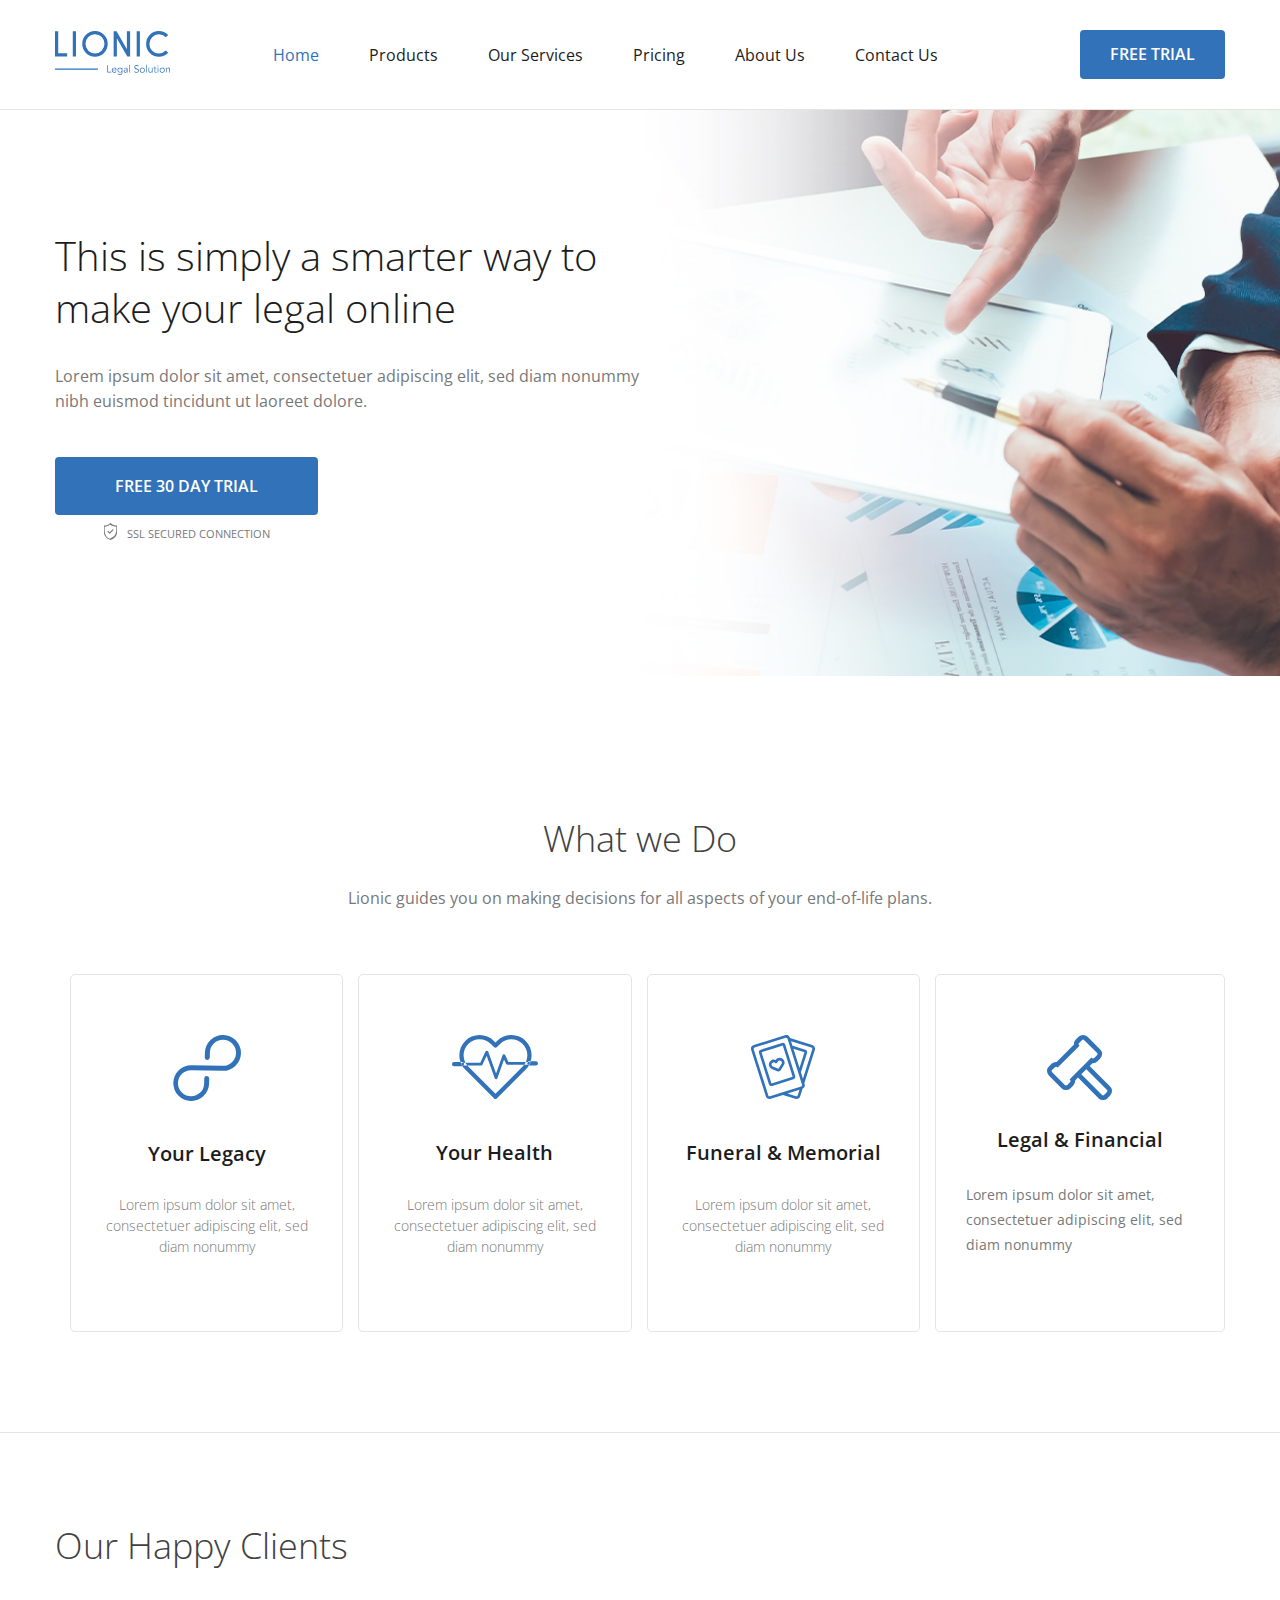
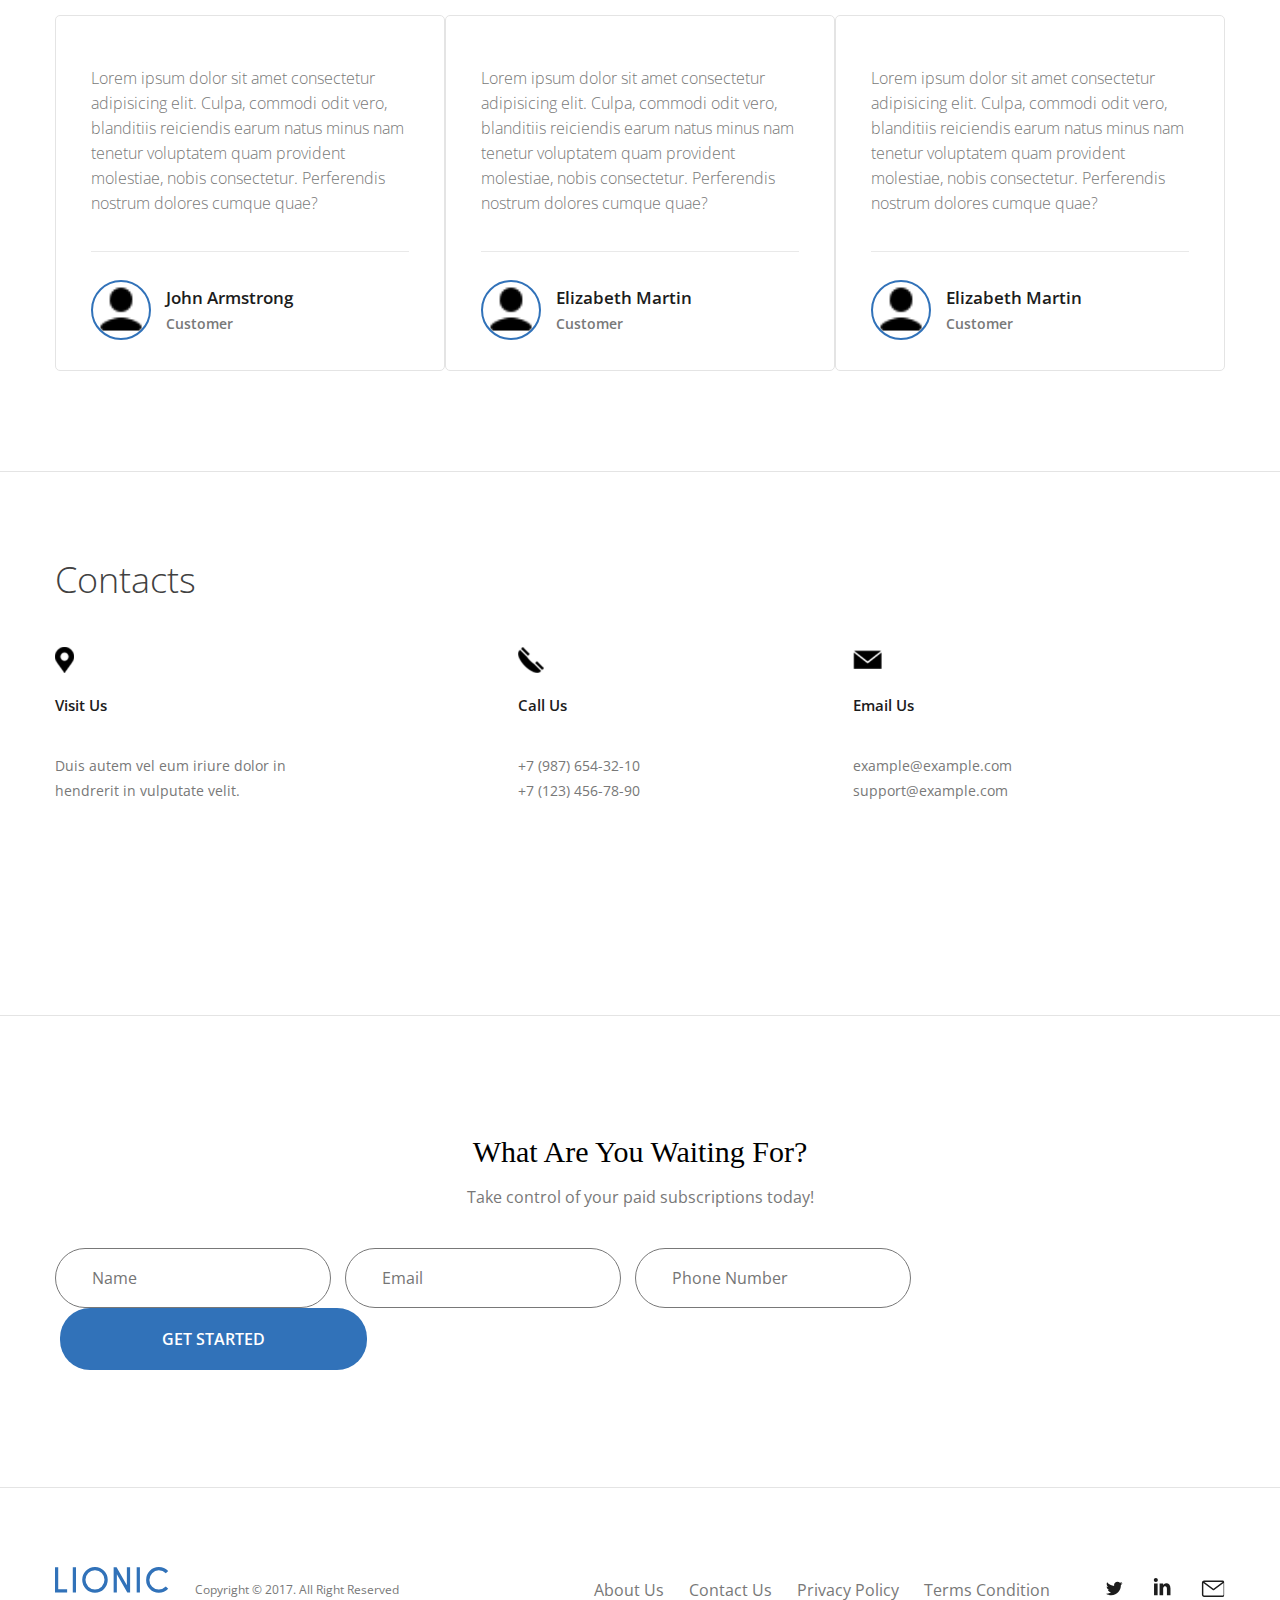
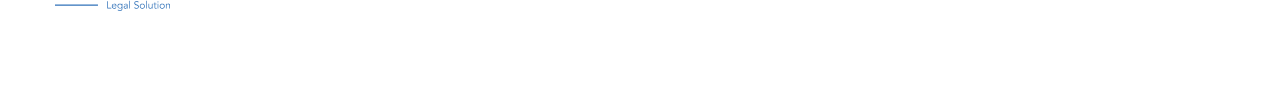
==== Lionic/index.html @ c4c49251 "HTML/CSS" ====
<!DOCTYPE html>
<html lang="ru">

<head>
  <meta charset="UTF-8">
  <link rel="stylesheet" href="css/normalize.css">
  <link rel="stylesheet" href="css/style.css">
  <link rel="stylesheet" href="css/fonts.css">
  <meta http-equiv="X-UA-Compatible" content="IE=edge">
  <meta name="viewport" content="width=device-width, initial-scale=1.0">
  <title>Home</title>
</head>

<body>
  <header class="style-header">
    <div class="сontainer header-container">
      <a href="" class="style-logo">
        <img src="img/Logo.svg" alt="" class="Style-Img">
      </a>
      <nav class="nav">
        <ul class="nav-list">
          <li class="nav-item Is-Active"><a href="" class="nav-link">Home</a></li>
          <li class="nav-item"><a href="" class="nav-link">Products</a></li>
          <li class="nav-item"><a href="" class="nav-link">Our Services</a></li>
          <li class="nav-item"><a href="" class="nav-link">Pricing</a></li>
          <li class="nav-item"><a href="" class="nav-link">About Us</a></li>
          <li class="nav-item"><a href="" class="nav-link">Contact Us</a></li>
        </ul>
      </nav>
      <a href="" class="btn header-btn">FREE TRIAL</a>
    </div>
  </header>
  <main>
    <section class="section-hero">
      <div class="сontainer container-hero">
        <div class="hero-content">
          <h1 class="section-heading-hero">
            This is simply a smarter way
            to make your legal online
          </h1>
          <p class="section-hero-description">
            Lorem ipsum dolor sit amet, consectetuer adipiscing elit, sed diam nonummy nibh euismod tincidunt ut laoreet
            dolore.
          </p>
          <div class="section-hero-action">
            <a href="" class="btn section-hero-btn big-btn">
              free 30 day trial
            </a>
            <div class="section-hero-btn-descriptinon">
              <samp class="section-hero-SSL-icon"></samp>
              SSL secured connection
            </div>
          </div>
        </div>
      </div>
    </section>
    <section class="section-do">
      <div class="сontainer">
        <h2 class="section-heading text-center">
          What we Do
        </h2>
        <p class="section-description text-center">
          Lionic guides you on making decisions for all aspects of your end-of-life plans.
        </p>
        <ul class="section-do-list">
          <li class="section-do-item">
            <svg class="section-do-icon" xmlns="http://www.w3.org/2000/svg" width="68" height="66" viewBox="0 0 68 66">
              <defs>
                <style>
                  .cls-1 {
                    fill: #3172b9;
                    fill-rule: evenodd;
                  }
                </style>
              </defs>
              <path id="icon" class="cls-1"
                d="M335.393,1081a18.072,18.072,0,0,0-18.493,17.51l-0.124,4.97a2.486,2.486,0,0,0,4.97.11l0.125-4.97a13.08,13.08,0,1,1,12.752,13.25l-31.123-.67a17.906,17.906,0,1,0,17.6,18.29l0.123-4.92a2.486,2.486,0,0,0-4.971-.11l-0.123,4.92a13.08,13.08,0,1,1-12.752-13.25l31.123,0.67A17.906,17.906,0,1,0,335.393,1081Z"
                transform="translate(-285 -1081)" />
            </svg>
            <strong class="section-do-item-heading">
              Your Legacy
            </strong>
            <p class="selection-do-item-description">
              Lorem ipsum dolor sit amet, consectetuer adipiscing elit, sed diam nonummy
            </p>
          </li>
          <li class="section-do-item">
            <svg class="section-do-icon" xmlns="http://www.w3.org/2000/svg" width="86" height="64" viewBox="0 0 86 64">
              <defs>
                <style>
                  .cls-1 {
                    fill: #3172b9;
                    fill-rule: evenodd;
                  }
                </style>
              </defs>
              <path id="icon" class="cls-1"
                d="M648.693,1087.94a20.211,20.211,0,0,0-28.623,0l-1.607,1.61-1.607-1.61a20.211,20.211,0,0,0-28.623,0,20.318,20.318,0,0,0,0,28.67l28.722,28.76a2.121,2.121,0,0,0,3.017,0l28.721-28.76A20.294,20.294,0,0,0,648.693,1087.94Zm-3.015,25.65-27.215,27.25-27.215-27.25a16.038,16.038,0,0,1,0-22.63,15.95,15.95,0,0,1,22.593,0l3.114,3.12a2.137,2.137,0,0,0,3.015,0l3.115-3.12a15.95,15.95,0,0,1,22.593,0A16.038,16.038,0,0,1,645.678,1113.59Zm-60.728-4.61h-7.818a2.135,2.135,0,0,0,0,4.27h7.818A2.135,2.135,0,0,0,584.95,1108.98Zm66.809,0.07H631.352l-3.176-6.99a1.417,1.417,0,0,0-2.633.11l-6.49,18.32-7.891-21.89a1.429,1.429,0,0,0-1.27-.94,1.385,1.385,0,0,0-1.353.82l-5.3,11.28H585.66a1.425,1.425,0,0,0-1.421,1.43,1.655,1.655,0,0,0,1.721,1.35h18.479a0.978,0.978,0,0,0,.987-0.75l4.227-8.99,8.076,22.4a1.428,1.428,0,0,0,1.337.94h0a1.428,1.428,0,0,0,1.335-.95l6.642-18.75,2.1,4.62a1.846,1.846,0,0,0,1.593.77h21.323a1.141,1.141,0,0,0,1.121-1.36A1.423,1.423,0,0,0,651.759,1109.05Zm7.109-.78h-6.4a2.135,2.135,0,0,0,0,4.27h6.4A2.135,2.135,0,0,0,658.868,1108.27Z"
                transform="translate(-575 -1082)" />
            </svg>
            <strong class="section-do-item-heading">
              Your Health
            </strong>
            <p class="selection-do-item-description">
              Lorem ipsum dolor sit amet, consectetuer adipiscing elit, sed diam nonummy
            </p>
          </li>
          <li class="section-do-item">
            <svg class="section-do-icon" xmlns="http://www.w3.org/2000/svg" width="64" height="64" viewBox="0 0 64 64">
              <defs>
                <style>
                  .cls-1 {
                    fill: #fff;
                    fill-rule: evenodd;
                  }
                </style>
              </defs>
              <path id="icon" class="cls-1"
                d="M951.548,1094.02a4.026,4.026,0,0,0-2.343-1.97l-22.139-7.01a0.03,0.03,0,0,1-.026-0.01l-0.077-.24a4,4,0,0,0-5.02-2.6l-31.148,9.86a4,4,0,0,0-2.606,5.02l14.616,46.14a4.009,4.009,0,0,0,3.816,2.79,3.891,3.891,0,0,0,1.205-.19L920,1141.96l12.173,3.85a3.9,3.9,0,0,0,1.206.19,4.007,4.007,0,0,0,3.815-2.79l2.367-7.47a0.172,0.172,0,0,0,.009-0.04,3.982,3.982,0,0,0,2.009-4.77l-0.247-.78,10.478-33.08A3.972,3.972,0,0,0,951.548,1094.02Zm-16.895,48.38a1.339,1.339,0,0,1-1.675.87l-8.562-2.71,12.028-3.81Zm4.3-9.65a1.31,1.31,0,0,1-.781.65l-18.523,5.87-0.086.03-12.539,3.97a1.338,1.338,0,0,1-1.674-.87l-14.616-46.13a1.337,1.337,0,0,1,.088-1.02,1.358,1.358,0,0,1,.781-0.66l31.148-9.86h0a1.337,1.337,0,0,1,1.673.87l14.616,46.13A1.332,1.332,0,0,1,938.95,1132.75Zm-8.5-36.97,11,3.48-4.949,15.62Zm18.824,0.49-9.335,29.46-2.038-6.43,6.092-19.23a2.676,2.676,0,0,0-1.737-3.35l-12.518-3.96a1.234,1.234,0,0,0-.263-0.06l-1.446-4.56,20.376,6.45a1.358,1.358,0,0,1,.781.66A1.337,1.337,0,0,1,949.269,1096.27Zm-34.083,8.74a5,5,0,0,0-2.607,1.97,4.922,4.922,0,0,0-6.469,6.08,4.605,4.605,0,0,0,2.656,2.88l5.519,2.25a2.666,2.666,0,0,0,1.04.2,2.925,2.925,0,0,0,.831-0.12,2.79,2.79,0,0,0,1.486-1.14l3.213-5.02a4.617,4.617,0,0,0,.513-3.89A4.938,4.938,0,0,0,915.186,1105.01Zm3.423,5.66-3.213,5.02a0.051,0.051,0,0,1-.045.03,0.06,0.06,0,0,1-.058,0l-5.518-2.25a1.96,1.96,0,0,1-1.123-1.22,2.252,2.252,0,0,1,1.47-2.83,2.061,2.061,0,0,1,.689-0.11,2.206,2.206,0,0,1,1.488.57,1.334,1.334,0,0,0,2.178-.69,2.255,2.255,0,0,1,4.349-.16A1.941,1.941,0,0,1,918.609,1110.67Zm3.684-18.92a2.661,2.661,0,0,0-3.348-1.74l-21.2,6.71a2.676,2.676,0,0,0-1.737,3.35l9.881,31.19a2.676,2.676,0,0,0,2.544,1.86,2.5,2.5,0,0,0,.8-0.13l21.2-6.71a2.663,2.663,0,0,0,1.737-3.35Zm-13.858,38.7-9.881-31.19,11.425-3.61,9.772-3.1,9.88,31.19Z"
                transform="translate(-888 -1082)" />
            </svg>
            <strong class="section-do-item-heading">
              Funeral & Memorial
            </strong>
            <p class="selection-do-item-description">
              Lorem ipsum dolor sit amet, consectetuer adipiscing elit, sed diam nonummy
            </p>
          </li>
          <li class="section-do-item">
            <svg class="section-do-icon" xmlns="http://www.w3.org/2000/svg" width="65" height="65"
              viewBox="0 0 65 65">
              <defs>
                <style>
                  .cls-1 {
                    fill: #3172b9;
                    fill-rule: evenodd;
                  }
                </style>
              </defs>
              <path id="icon" class="cls-1"
                d="M1226.61,1111.99l2.86-2.86c0.17,0.01.34,0.02,0.52,0.02a6.356,6.356,0,0,0,4.51-1.87l2.73-2.73a6.392,6.392,0,0,0,0-9.03l-12.66-12.65a6.386,6.386,0,0,0-9.03,0l-2.72,2.73a6.352,6.352,0,0,0-1.85,5.02l-17.35,17.35c-0.17-.01-0.34-0.02-0.51-0.02a6.337,6.337,0,0,0-4.52,1.87l-2.72,2.72a6.392,6.392,0,0,0,0,9.03l12.65,12.66a6.386,6.386,0,0,0,9.03,0l2.73-2.73a6.356,6.356,0,0,0,1.87-4.51c0-.18-0.01-0.35-0.02-0.51l2.86-2.87,20.52,20.52a6.386,6.386,0,0,0,9.03,0l2.59-2.59a6.392,6.392,0,0,0,0-9.03Zm-14.91,8.25-5.15,5.16,0.4,0.4a1.684,1.684,0,0,1,0,2.37l-2.73,2.73a1.672,1.672,0,0,1-1.19.49,1.633,1.633,0,0,1-1.18-.49l-12.66-12.65a1.7,1.7,0,0,1,0-2.38l2.73-2.72a1.683,1.683,0,0,1,1.19-.5,1.643,1.643,0,0,1,1.18.5l0.4,0.4,21.85-21.85-0.4-.4a1.7,1.7,0,0,1,0-2.38l2.73-2.72a1.69,1.69,0,0,1,2.38,0l12.65,12.65a1.678,1.678,0,0,1,0,2.38l-2.73,2.72a1.633,1.633,0,0,1-1.18.49,1.672,1.672,0,0,1-1.19-.49l-0.4-.4-5.16,5.16-3.46,3.46-4.62,4.61Zm32.1,17.97-2.59,2.59a1.69,1.69,0,0,1-2.38,0l-20.51-20.51,4.97-4.97,20.51,20.51A1.678,1.678,0,0,1,1243.8,1138.21Z"
                transform="translate(-1184 -1081)" />
            </svg>
            <strong class="section-do-item-heading">
              Legal & Financial
            </strong>
            <p class="section-clients-user-description">
              Lorem ipsum dolor sit amet, consectetuer adipiscing elit, sed diam nonummy
            </p>
          </li>
        </ul>
      </div>
    </section>
    <section class="section-clients">
      <div class="сontainer">
        <h2 class="section-heading section-clients-heading">
          Our Happy Clients
        </h2>
        <ul class="section-clients-list">
          <li class="section-clients-item">
            <p class="section-clients-testimonial">
              Lorem ipsum dolor sit amet consectetur adipisicing elit. Culpa, commodi odit vero, blanditiis reiciendis
              earum natus minus nam tenetur voluptatem quam provident molestiae, nobis consectetur. Perferendis nostrum
              dolores cumque quae?
            </p>
            <div class="section-clients-user">
              <img class="section-clients-avatar" src="img/user.png" alt="">
              <div class="section-clients-user-info">
                <div class="section-clients-user-name">
                John Armstrong
                <div class="section-clients-user-description">
                  Customer
                </div>
              </div>
            </div>
          </div>
          </li>
          <li class="section-clients-item">
            <p class="section-clients-testimonial">
              Lorem ipsum dolor sit amet consectetur adipisicing elit. Culpa, commodi odit vero, blanditiis reiciendis
              earum natus minus nam tenetur voluptatem quam provident molestiae, nobis consectetur. Perferendis nostrum
              dolores cumque quae?
            </p>
            <div class="section-clients-user">
              <img class="section-clients-avatar" src="img/user.png" alt="">
              <div class="section-clients-user-info">
                <div class="section-clients-user-name">
                Elizabeth Martin
                <div class="section-clients-user-description">
                  Customer
                </div>
              </div>
            </div>
          </div>
          </li>
          <li class="section-clients-item">
            <p class="section-clients-testimonial">
              Lorem ipsum dolor sit amet consectetur adipisicing elit. Culpa, commodi odit vero, blanditiis reiciendis
              earum natus minus nam tenetur voluptatem quam provident molestiae, nobis consectetur. Perferendis nostrum
              dolores cumque quae?
            </p>
            <div class="section-clients-user">
              <img class="section-clients-avatar" src="img/user.png" alt="">
              <div class="section-clients-user-info">
                <div class="section-clients-user-name">
                Elizabeth Martin
                <div class="section-clients-user-description">
                  Customer
                </div>
              </div>
            </div>
          </div>
          </li>
        </ul>
      </div>
    </section>
    <section class="section-contacts">
      <div class="сontainer">
        <h2 class="section-heading">
          Contacts
        </h2>
        <ul class="section-contacts-list">
          <li class="section-contacts-list-item">
            <span class="section-contacts-icon section-contacts-icon-gps"></span>
            <strong class="section-contacts-heading">Visit Us</strong>
            <div class="section-contacts-info">
              Duis autem vel eum iriure dolor in hendrerit in vulputate velit.
            </div>
          </li>
          <li class="section-contacts-list-item">
            <span class="section-contacts-icon section-contacts-icon-phone"></span>
            <strong class="section-contacts-heading">Call Us</strong>
            <div class="section-contacts-info">
              +7 (987) 654-32-10
              <br>
              +7 (123) 456-78-90
            </div>
          </li>
          <li class="section-contacts-list-item">
            <span class="section-contacts-icon section-contacts-icon-mail"></span>
            <strong class="section-contacts-heading">Email Us</strong>
            <div class="section-contacts-info">
              example@example.com
              <br>
              support@example.com
            </div>
          </li>
        </ul>
      </div>
    </section>
    <section class="selection-contact-form">
      <div class="сontainer container-form">
      <h2 class="section-heading-form text-center">What Are You Waiting For?</h2>
      <p class="section-description text-center form-h2-style">
        Take control of your paid subscriptions today!
      </p>
      <form action="https://jsonplaceholder.typicode.com/posts" method="post" class="form">
        <input type="text" name="username" placeholder="Name" id="" class="input">
        <input type="email" name="email" id="" placeholder="Email" class="input">
        <input type="tel" name="phone" id="" placeholder="Phone Number" class="input">
        <button type="submit" class="btn btn-submit" class="input">
          Get started
        </button>
      </form>
      </div>
    </section>

  </main>
  <footer Footer>
    <div class="сontainer footer-container">
      <div class="footer-Left">
        <a href="" class="footer-logo">
          <img src="img/Logo.svg" alt="" class="Style-Footer-Img">
        </a>
        <small class="footer-copyrigts">Copyright © 2017. All Right Reserved</small>
      </div>
      <div class="footer-right">
        <nav class="footer-nav">
          <ul class="footer-nav-list">
            <li class="footer-nav-item">
              <a href="" class="footer-nav-link">About Us</a>
            </li>
            <li class="footer-nav-item">
              <a href="" class="footer-nav-link">Contact Us</a>
            </li>
            <li class="footer-nav-item">
              <a href="" class="footer-nav-link">Privacy Policy</a>
            </li>
            <li class="footer-nav-item">
              <a href="" class="footer-nav-link">Terms Condition</a>
            </li>
          </ul>
        </nav>
        <nav class="Style-Footer-Social-Nav">
          <ul class="footer-social-list">
            <li class="footer-social-item">
              <a href="" class="footer-social-link">
                <span class="footer-social-icon footer-social-icon-twitter"></span>
              </a>
            </li>
            <li class="footer-social-item">
              <a href="" class="footer-social-link">
                <span class="footer-social-icon footer-social-Icon-Linkedin"></span>
              </a>
            </li>
            <li class="footer-social-item">
              <a href="" class="footer-social-link">
                <span class="footer-social-icon footer-social-icon-email"></span>
              </a>
            </li>
          </ul>
        </nav>
      </div>
    </div>
      </footer>
</body>

</html>
---- Lionic/css/style.css ----
/* Main Style */

* {
    box-sizing: border-box;
}

html {
    font-family: 'Open Sans';
}

a {
    text-decoration: none;
}

ul {
    margin: 0;
    padding: 0;
    list-style: none;
}


.section-heading {
    margin-top: 0;
    margin-bottom: 25px;
    font-size: 36px;
    line-height: 1.3;
    font-weight: 300;
    color: #414141;
}

.section-description {
    margin-top: 0;
    font-size: 16px;
    line-height: 1.3;
    color: #787878;

}

.text-center {
    text-align: center;
}



/* !Header */

.style-header {
    height: 110px;
    border-bottom: 1px solid #e4e4e4;
}

.сontainer {
    max-width: 1200px;
    margin-right: auto;
    margin-left: auto;
    padding-right: 15px;
    padding-left: 15px;
}

.header-container {
    display: flex;
    align-items: center;
    justify-content: space-between;
    height: 100%;
}



.nav-list {
    display: flex;
    margin: auto;
}

.nav-item {
    font-style: 15px;
    line-height: 1;
    color: #1c1c1c;
}

.nav-link {
    color: #1c1c1c;
}

.nav-item.Is-Active .nav-link {
    color: #3172b9
}

.header-btn {
    margin-left: 40px;
}

.btn {
    display: inline-block;
    font-size: 16px;
    font-weight: 600;
    color: white;
    text-transform: uppercase;
    text-decoration: none;
    padding: 15px 30px;
    border-radius: 4px;
    background: #3172b9
}

.btn.big-btn {
    padding: 20px 60px;
}

.btn:hover{
    box-shadow: 0px 0 5px #3172b9;
    cursor: pointer;
    border:  2px solid #3172b9;
}

.btn-submit:hover{
    border: 3px solid #3172b9; 
}

.nav-item:not(:last-child) {
    margin-right: 50px;
}

/*!Hero*/

.section-hero {
    background: url('../img/Base-original.jpg') right center no-repeat white;
    background-size: contain;
}

.container-hero {
    padding-top: 120px;
    padding-bottom: 130px;
}

.hero-content {
    max-width: 50%;
}

.section-heading-hero {
    font-size: 40px;
    line-height: 52px;
    font-weight: 300;
    margin-top: 0px;
    margin-bottom: 30px;
    color: #1c1c1c;
}

.section-hero-description {
    margin-bottom: 33px;
    font-size: 16px;
    line-height: 25px;
    color: #787878;
}

.section-hero-btn-descriptinon {
    display: flex;
    align-items: center;
    margin-top: 10px;
    font-size: 11px;
    line-height: 1;
    color: #787878;
    justify-content: center;
    text-align: center;
    text-transform: uppercase;
}

.section-hero-action {
    display: inline-block;
}

.section-hero-btn {
    margin-top: 10px;
}

.section-hero-SSL-icon {
    display: inline-block;
    width: 13px;
    height: 17px;
    margin-right: 10px;
    background-size: contain;
    background: url('../img/SSL.svg') center center no-repeat transparent;
    transform: translateY(-2px)
}

/* !Section DO */

.section-do {
    padding-top: 140px;
    padding-bottom: 100px;
    border-bottom: 1px solid #e4e4e4;
}


.section-do-list {
    display: flex;
    padding-top: 50px;
}

.section-do-item {
    display: flex;
    flex-direction: column;
    align-items: center;
    justify-content: space-between;
    border: 1px solid #e4e4e4;
    border-radius: 5px;
    padding: 60px 30px;
    margin-left: 15px;
}

.section-do-item-heading {
    margin-bottom: 18px;
    font-size: 20px;
    line-height: 1;
    font-weight: 600;
    color: #1c1c1c;
}

.section-do-icon {
    margin-bottom: 30px;
}

.selection-do-item-description {
    margin-top: 0;
    font-size: 14px;
    font-weight: 300;
    line-height: 21px;
    text-align: center;
    color: #787878;
}

/* !Clients */

.section-clients {
    padding-top: 90px;
    padding-bottom: 100px;
    border-bottom: 1px solid #e4e4e4;
}

.section-clients-heading {
    margin-bottom: 45px;
}

.section-clients-list {
    display: flex;
}

.section-clients-item {
    flex: 1 1 33.33%;
    display: flex;
    flex-direction: column;
    justify-content: space-between;
    padding: 50px 35px 30px 35px;
    border: 1px solid #e4e4e4;
    border-radius: 5px;
}

.section-clients-user {
    display: flex;
    align-items: center;
    padding-top: 28px;
    border-top: 1px solid #e9e9e9;
}

.section-clients-avatar {
    width: 60px;
    height: 60px;
    border: 2px solid #3172b9;
    border-radius: 50%;
    margin-right: 15px;
}

.section-clients-testimonial {
    margin-top: 0;
    margin-bottom: 35px;
    tab-size: 14px;
    line-height: 25px;
    font-weight: 300;
    color: #787878;

}

.section-clients-user-name {
    font-size: 17px;
    line-height: 26px;
    font-weight: 600;
    color: #1c1c1c;
}

.section-clients-user-description {
    font-size: 14px;
    line-height: 25px;
    color: #787878;
}

/* Contacts */

.section-contacts {
    padding-top: 85px;
    padding-bottom: 95px;
    border-bottom: 1px solid #e4e4e4;
}

.section-contacts-list {
    display: flex;
    margin-top: 43px;
}

.section-contacts-list-item {

    margin-right: auto;
    justify-content: space-between;
    padding-bottom: 10%;
}

.section-contacts-info {
    max-width: 250px;
}

.section-contacts-icon {
    height: 26px;
    display: block;
    margin-bottom: 25px;
    background-repeat: no-repeat;
    background-position: center left;
    background-size: auto 100%;
    background-color: transparent;
}

.section-contacts-icon-gps {
    background-image: url('../img/gps.png');
}

.section-contacts-icon-phone {
    background-image: url('../img/phone.png');
}

.section-contacts-icon-mail {
    background-image: url('../img/mail.png');
    background-size: auto 19px;
}

.section-contacts-heading {
    display: block;
    margin-bottom: 40px;
    font-size: 15px;
    line-height: 1;
    color: #1c1c1c;
}

.section-contacts-info {
    font-size: 14px;
    line-height: 25px;
    color: #787878;
}

/* !Form Contacts */

.selection-contact-form {
    padding-top: 100px;
    padding-bottom: 117px;
    border-bottom: 1px solid #e4e4e4;
}

.container-form {
    display: flex;
    flex-direction: column;
    align-items: center;
    

}


.section-heading-form {
    font-size: 30px;
    font-weight: normal;
    line-height: 21px;
    font-family: l;
}


.btn.btn-submit{
    padding: 20px 100px;
    border-radius: 30px;
    border-color: transparent;
    margin-left: 5px;
}

.input{
    margin-right: 10px;
    border-radius: 30px;
    padding: 20px 36px;
    border: 1px solid #787878
    
}

.section-description.form-h2-style{
    margin-bottom: 40px;
}



/* !Footer */

.footer {
    height: 125px;
}

.footer-container {
    display: flex;
    align-items: center;
    justify-content: space-between;
    height: 100%;
}

.footer-Left {
    display: flex;
    align-items: center;
}

.footer-right {
    display: flex;
    align-items: center;
}

.footer-logo {
    margin-right: 25px;
}

.footer-nav-list {
    display: flex;
}

.footer-nav {
    margin-right: 55px;
}

.footer-nav-item:not(:last-child) {
    margin-right: 25px;
}

.footer-nav-link {
    font-size: medium;
    color: #787878;
}

.footer-social-list {
    display: flex;
    align-items: center;

}

.footer-social-icon {
    display: inline-block;
    background-size: contain;
    background-repeat: no-repeat;
    background-color: transparent;
    background-position: center center;
}

.footer-social-item:not(:last-child) {
    margin-right: 30px;
}


.footer-social-icon-twitter {
    width: 18px;
    height: 15px;
    background-image: url('../img/Social-icon/Twitter.svg');
}

.footer-social-Icon-Linkedin {
    width: 18px;
    height: 19px;
    background-image: url('../img/Social-icon/Linkedin.svg');
    transform: translateY(-2px);
}

.footer-social-icon-email {
    width: 24px;
    height: 17px;
    background-image: url('../img/Social-icon/Email.svg');
}

.footer-copyrigts {
    font-size: 12px;
    line-height: 17;
    color: #787878;
}

.Style-Footer-Nav {
    font-size: 14px;
    line-height: 1;
}
---- Lionic/css/fonts.css ----
/* open-sans-300 - latin_cyrillic */
@font-face {
    font-family: 'Open Sans';
    font-style: normal;
    font-weight: 300;
    src: url('../fonts/open-sans-v34-latin_cyrillic-300.eot'); /* IE9 Compat Modes */
    src: local(''),
         url('../fonts/open-sans-v34-latin_cyrillic-300.eot?#iefix') format('embedded-opentype'), /* IE6-IE8 */
         url('../fonts/open-sans-v34-latin_cyrillic-300.woff2') format('woff2'), /* Super Modern Browsers */
         url('../fonts/open-sans-v34-latin_cyrillic-300.woff') format('woff'), /* Modern Browsers */
         url('../fonts/open-sans-v34-latin_cyrillic-300.ttf') format('truetype'), /* Safari, Android, iOS */
         url('../fonts/open-sans-v34-latin_cyrillic-300.svg#OpenSans') format('svg'); /* Legacy iOS */
  }
  /* open-sans-regular - latin_cyrillic */
  @font-face {
    font-family: 'Open Sans';
    font-style: normal;
    font-weight: 400;
    src: url('../fonts/open-sans-v34-latin_cyrillic-regular.eot'); /* IE9 Compat Modes */
    src: local(''),
         url('../fonts/open-sans-v34-latin_cyrillic-regular.eot?#iefix') format('embedded-opentype'), /* IE6-IE8 */
         url('../fonts/open-sans-v34-latin_cyrillic-regular.woff2') format('woff2'), /* Super Modern Browsers */
         url('../fonts/open-sans-v34-latin_cyrillic-regular.woff') format('woff'), /* Modern Browsers */
         url('../fonts/open-sans-v34-latin_cyrillic-regular.ttf') format('truetype'), /* Safari, Android, iOS */
         url('../fonts/open-sans-v34-latin_cyrillic-regular.svg#OpenSans') format('svg'); /* Legacy iOS */
  }
  /* open-sans-600 - latin_cyrillic */
  @font-face {
    font-family: 'Open Sans';
    font-style: normal;
    font-weight: 600;
    src: url('../fonts/open-sans-v34-latin_cyrillic-600.eot'); /* IE9 Compat Modes */
    src: local(''),
         url('../fonts/open-sans-v34-latin_cyrillic-600.eot?#iefix') format('embedded-opentype'), /* IE6-IE8 */
         url('../fonts/open-sans-v34-latin_cyrillic-600.woff2') format('woff2'), /* Super Modern Browsers */
         url('../fonts/open-sans-v34-latin_cyrillic-600.woff') format('woff'), /* Modern Browsers */
         url('../fonts/open-sans-v34-latin_cyrillic-600.ttf') format('truetype'), /* Safari, Android, iOS */
         url('../fonts/open-sans-v34-latin_cyrillic-600.svg#OpenSans') format('svg'); /* Legacy iOS */
  }
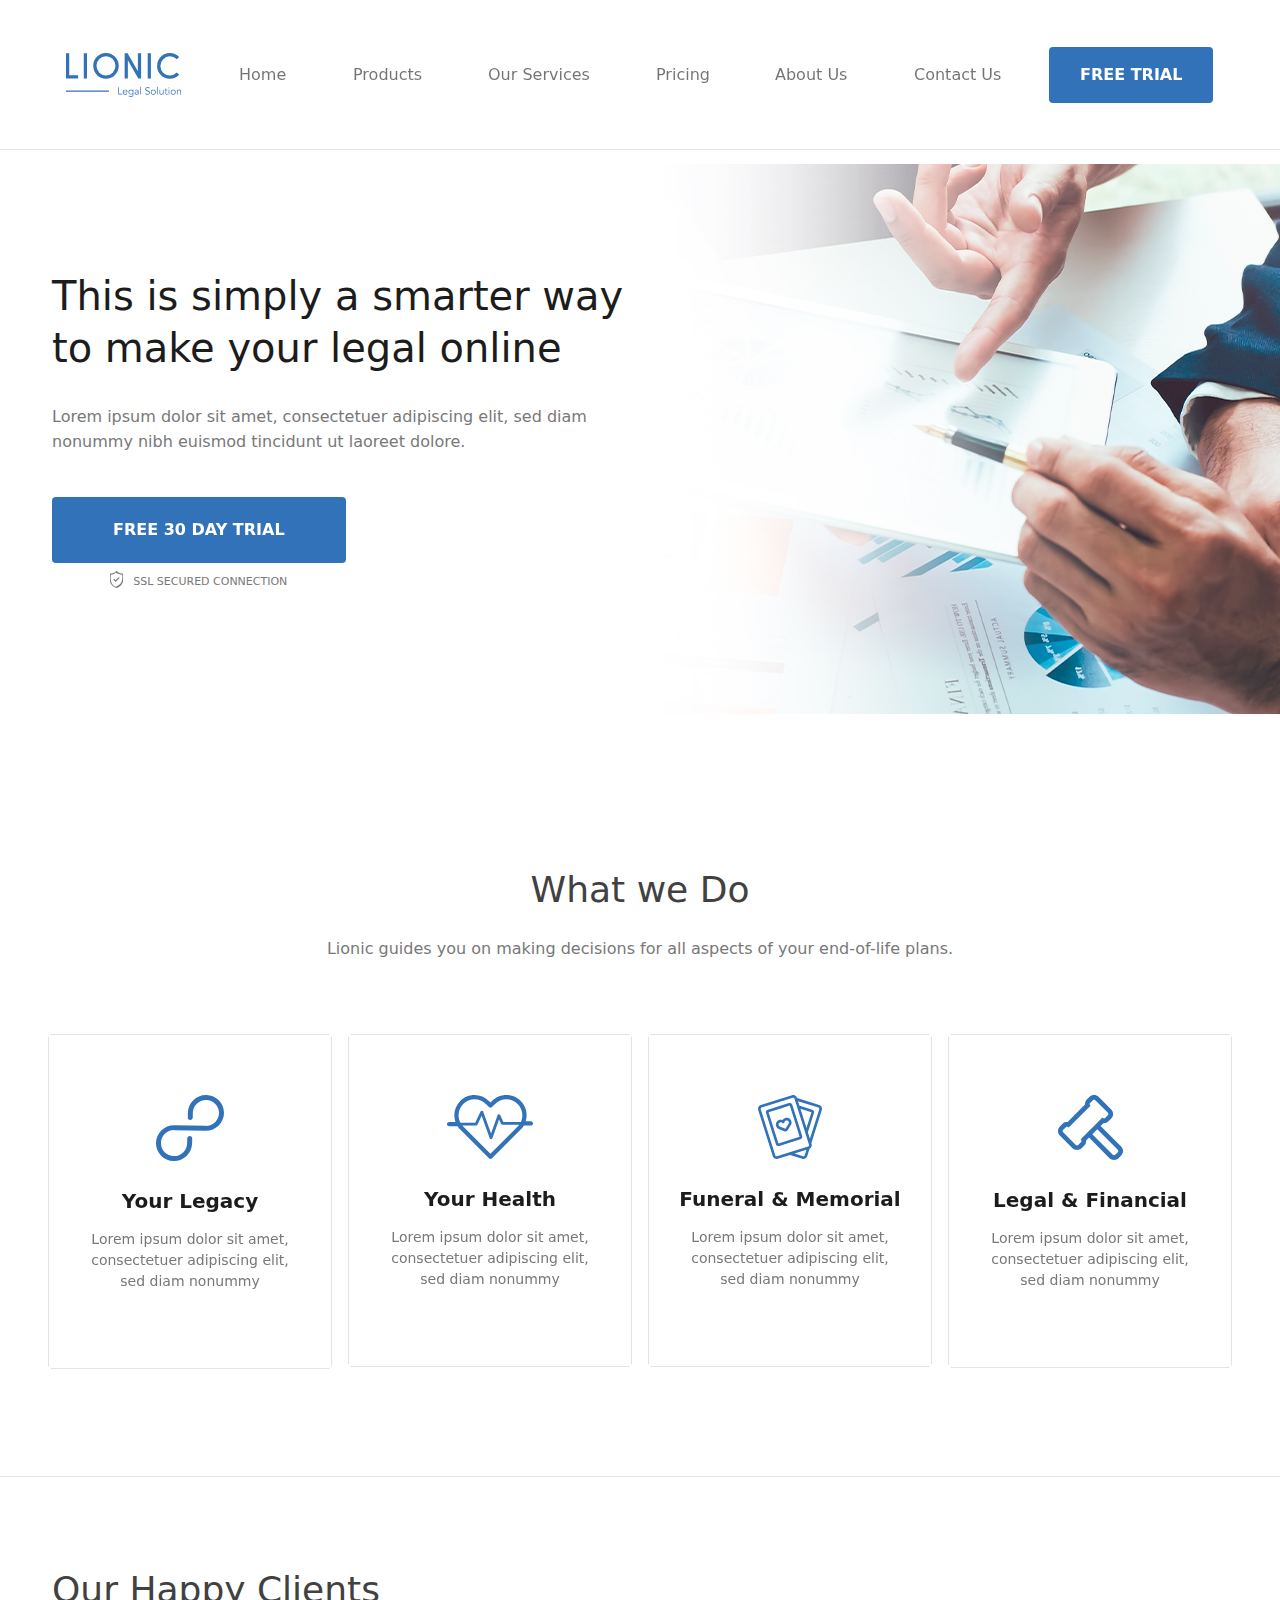
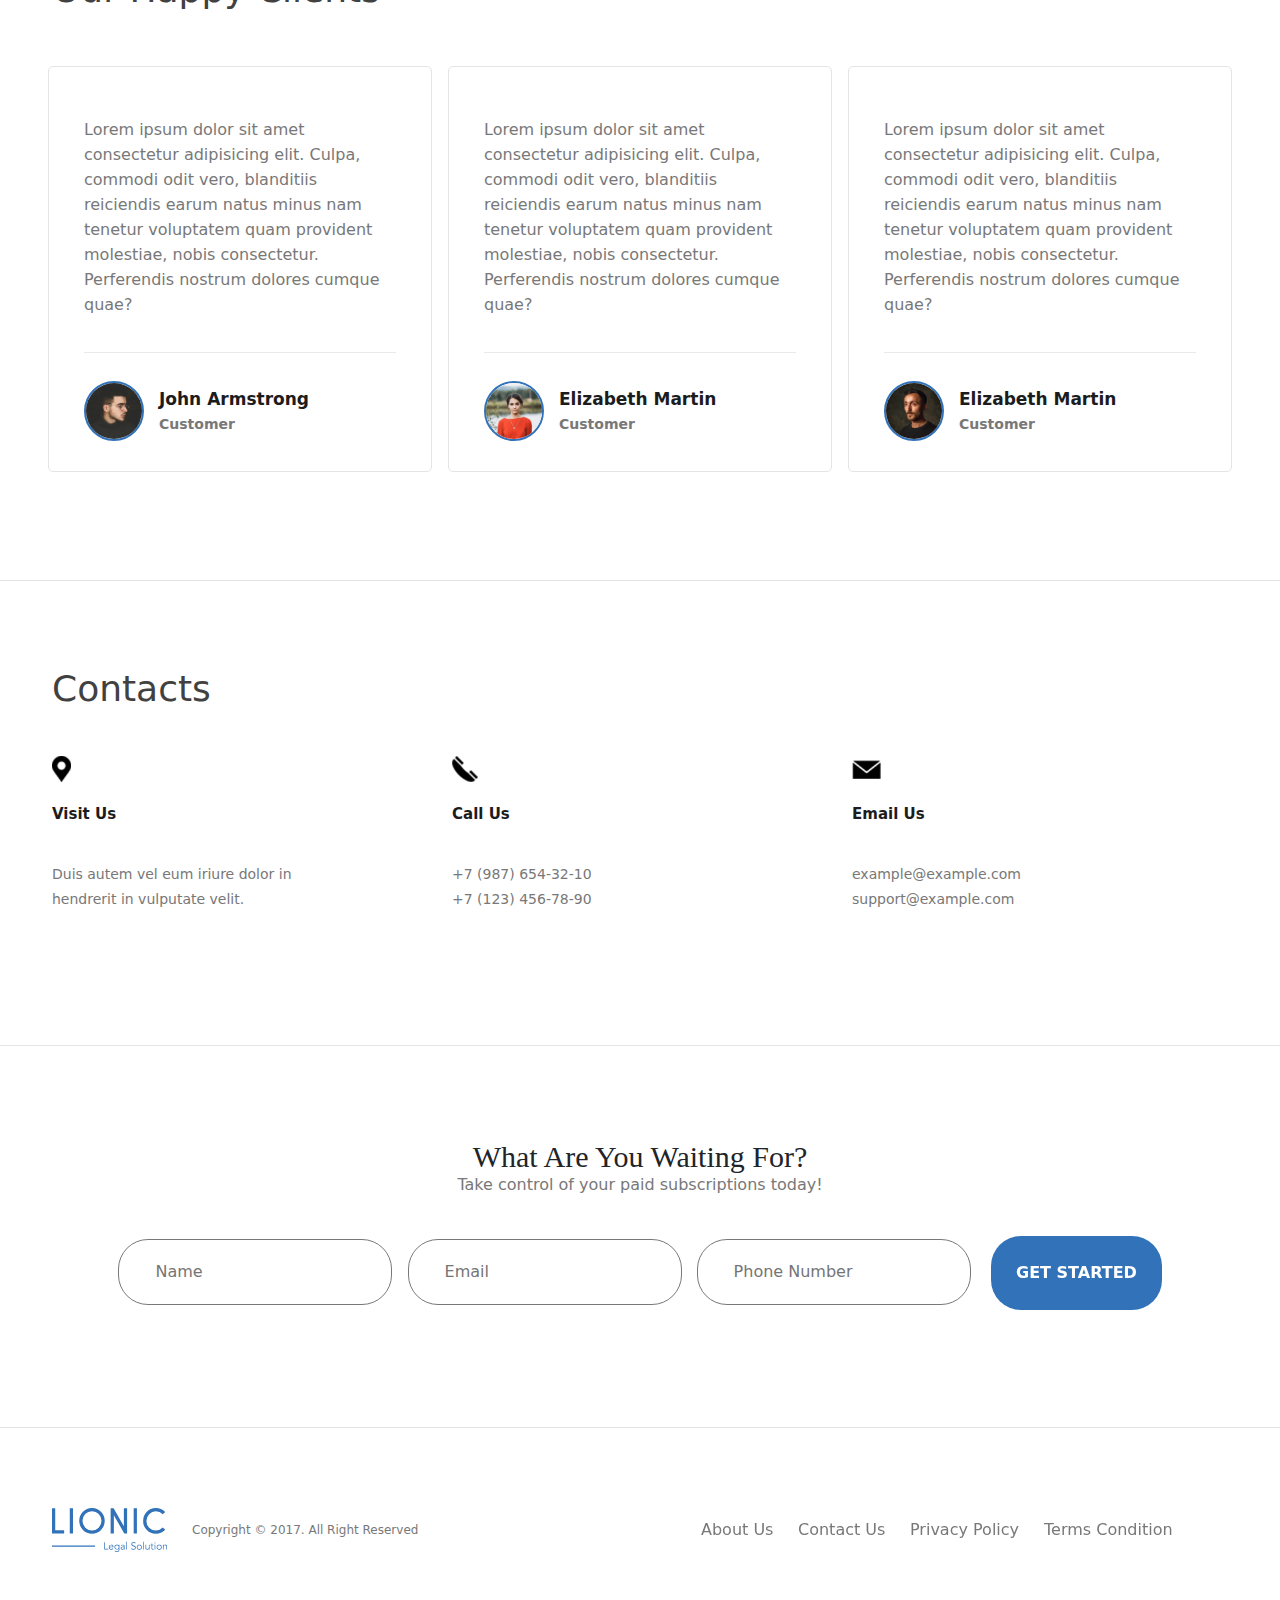
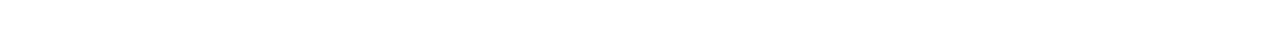
==== commit 3e245c1b: "HTML/CSS" ====
--- a/Lionic/index.html
+++ b/Lionic/index.html
@@ -3,9 +3,11 @@
 
 <head>
   <meta charset="UTF-8">
-  <link rel="stylesheet" href="css/normalize.css">
+  <link rel="stylesheet" href="css/bootstrap.css">
+  <link rel="stylesheet" href="css/hover.css">
   <link rel="stylesheet" href="css/style.css">
-  <link rel="stylesheet" href="css/fonts.css">
+  <link rel="stylesheet" href="/css/fonts.css">
+  
   <meta http-equiv="X-UA-Compatible" content="IE=edge">
   <meta name="viewport" content="width=device-width, initial-scale=1.0">
   <title>Home</title>
@@ -13,37 +15,57 @@
 
 <body>
   <header class="style-header">
-    <div class="сontainer header-container">
-      <a href="" class="style-logo">
-        <img src="img/Logo.svg" alt="" class="Style-Img">
-      </a>
-      <nav class="nav">
-        <ul class="nav-list">
-          <li class="nav-item Is-Active"><a href="" class="nav-link">Home</a></li>
-          <li class="nav-item"><a href="" class="nav-link">Products</a></li>
-          <li class="nav-item"><a href="" class="nav-link">Our Services</a></li>
-          <li class="nav-item"><a href="" class="nav-link">Pricing</a></li>
-          <li class="nav-item"><a href="" class="nav-link">About Us</a></li>
-          <li class="nav-item"><a href="" class="nav-link">Contact Us</a></li>
-        </ul>
+    <div class="container header-container">
+      <nav class="navbar navbar-expand-lg navbar-light bg-white">
+        <div class="container-fluid">
+          <a class="navbar-brand" href="#"><img src="img/Logo.svg" alt="" class="style-img"></a>
+          <button class="navbar-toggler" type="button" data-bs-toggle="collapse" data-bs-target="#navbarSupportedContent" aria-controls="navbarSupportedContent" aria-expanded="false" aria-label="Toggle navigation">
+            <span class="navbar-toggler-icon"></span>
+          </button>
+          <div class="collapse navbar-collapse" id="navbarSupportedContent">
+            <ul class="navbar-nav me-auto mb-2 mb-lg-0">
+              <li class="nav-item">
+                <a class="nav-link hvr-underline-from-center" aria-current="page" href="#">Home</a>
+              </li>
+              <li class="nav-item">
+                <a class="nav-link hvr-underline-from-center" href="#">Products</a>
+              </li>
+              <li class="nav-item">
+                <a class="nav-link hvr-underline-from-center" href="#">Our Services</a>
+              </li>
+              <li class="nav-item">
+                <a class="nav-link hvr-underline-from-center" href="#">Pricing</a>
+              </li>
+              <li class="nav-item">
+                <a class="nav-link hvr-underline-from-center" href="#">About Us</a>
+              </li>
+              <li class="nav-item">
+                <a class="nav-link hvr-underline-from-center" href="#">Contact Us</a>
+              </li>
+            </ul>
+            <form class="d-flex">
+              <a href="" class="btn header-btn hvr-buzz-out">FREE TRIAL</a>
+            </form>
+          </div>
+        </div>
       </nav>
-      <a href="" class="btn header-btn">FREE TRIAL</a>
     </div>
   </header>
   <main>
     <section class="section-hero">
-      <div class="сontainer container-hero">
-        <div class="hero-content">
+      <div class="container container-hero">
+        <div class="row">
+          <div class="col-lg-6">
           <h1 class="section-heading-hero">
-            This is simply a smarter way
-            to make your legal online
+            This is&nbsp;simply a&nbsp;smarter way to&nbsp;make your legal
+            online
           </h1>
           <p class="section-hero-description">
-            Lorem ipsum dolor sit amet, consectetuer adipiscing elit, sed diam nonummy nibh euismod tincidunt ut laoreet
-            dolore.
+            Lorem ipsum dolor sit amet, consectetuer adipiscing elit, sed diam
+            nonummy nibh euismod tincidunt ut&nbsp;laoreet dolore.
           </p>
           <div class="section-hero-action">
-            <a href="" class="btn section-hero-btn big-btn">
+            <a href="" class="btn section-hero-btn big-btn hvr-buzz-out">
               free 30 day trial
             </a>
             <div class="section-hero-btn-descriptinon">
@@ -53,266 +75,275 @@
           </div>
         </div>
       </div>
+      </div>
     </section>
     <section class="section-do">
-      <div class="сontainer">
+      <div class="container">
         <h2 class="section-heading text-center">
           What we Do
         </h2>
         <p class="section-description text-center">
           Lionic guides you on making decisions for all aspects of your end-of-life plans.
         </p>
-        <ul class="section-do-list">
-          <li class="section-do-item">
-            <svg class="section-do-icon" xmlns="http://www.w3.org/2000/svg" width="68" height="66" viewBox="0 0 68 66">
+        <ul class="section-do-list row">
+          <li class="col-lg-3 p-2">
+            <div class="section-do-item hvr-rectangle-in">
+              <svg
+              class="section-do-icon"
+              width="68"
+              height="66"
+              viewBox="0 0 68 66"
+              fill="none"
+              xmlns="http://www.w3.org/2000/svg"
+            >
+              <g>
+                <path
+                  d="M50.393 0.00398661C40.438 -0.212013 32.146 7.63799 31.9 17.512L31.776 22.483C31.742 23.839 32.833 24.973 34.2 25.003C35.567 25.032 36.713 23.947 36.746 22.591L36.871 17.62C37.049 10.471 43.062 4.77799 50.271 4.93399C57.478 5.09099 63.201 11.038 63.023 18.187C62.844 25.335 56.831 31.029 49.623 30.872L18.5 30.197C8.54499 29.981 0.252987 37.831 0.00698678 47.705C-0.240013 57.579 7.65099 65.78 17.607 65.995C27.562 66.211 35.854 58.362 36.1 48.488L36.223 43.572C36.257 42.215 35.166 41.082 33.799 41.052C32.432 41.022 31.286 42.108 31.252 43.464L31.129 48.38C30.951 55.529 24.938 61.222 17.729 61.066C10.522 60.909 4.79899 54.962 4.97699 47.813C5.15599 40.664 11.169 34.971 18.377 35.127L49.5 35.802C59.456 36.018 67.747 28.169 67.994 18.295C68.24 8.41999 60.349 0.219987 50.394 0.00498661L50.393 0.00398661Z"
+                />
+              </g>
               <defs>
-                <style>
-                  .cls-1 {
-                    fill: #3172b9;
-                    fill-rule: evenodd;
-                  }
-                </style>
+                <clipPath id="clip0">
+                  <rect width="68" height="66" fill="white" />
+                </clipPath>
               </defs>
-              <path id="icon" class="cls-1"
-                d="M335.393,1081a18.072,18.072,0,0,0-18.493,17.51l-0.124,4.97a2.486,2.486,0,0,0,4.97.11l0.125-4.97a13.08,13.08,0,1,1,12.752,13.25l-31.123-.67a17.906,17.906,0,1,0,17.6,18.29l0.123-4.92a2.486,2.486,0,0,0-4.971-.11l-0.123,4.92a13.08,13.08,0,1,1-12.752-13.25l31.123,0.67A17.906,17.906,0,1,0,335.393,1081Z"
-                transform="translate(-285 -1081)" />
             </svg>
-            <strong class="section-do-item-heading">
-              Your Legacy
-            </strong>
-            <p class="selection-do-item-description">
-              Lorem ipsum dolor sit amet, consectetuer adipiscing elit, sed diam nonummy
-            </p>
-          </li>
-          <li class="section-do-item">
-            <svg class="section-do-icon" xmlns="http://www.w3.org/2000/svg" width="86" height="64" viewBox="0 0 86 64">
-              <defs>
-                <style>
-                  .cls-1 {
-                    fill: #3172b9;
-                    fill-rule: evenodd;
-                  }
-                </style>
-              </defs>
-              <path id="icon" class="cls-1"
-                d="M648.693,1087.94a20.211,20.211,0,0,0-28.623,0l-1.607,1.61-1.607-1.61a20.211,20.211,0,0,0-28.623,0,20.318,20.318,0,0,0,0,28.67l28.722,28.76a2.121,2.121,0,0,0,3.017,0l28.721-28.76A20.294,20.294,0,0,0,648.693,1087.94Zm-3.015,25.65-27.215,27.25-27.215-27.25a16.038,16.038,0,0,1,0-22.63,15.95,15.95,0,0,1,22.593,0l3.114,3.12a2.137,2.137,0,0,0,3.015,0l3.115-3.12a15.95,15.95,0,0,1,22.593,0A16.038,16.038,0,0,1,645.678,1113.59Zm-60.728-4.61h-7.818a2.135,2.135,0,0,0,0,4.27h7.818A2.135,2.135,0,0,0,584.95,1108.98Zm66.809,0.07H631.352l-3.176-6.99a1.417,1.417,0,0,0-2.633.11l-6.49,18.32-7.891-21.89a1.429,1.429,0,0,0-1.27-.94,1.385,1.385,0,0,0-1.353.82l-5.3,11.28H585.66a1.425,1.425,0,0,0-1.421,1.43,1.655,1.655,0,0,0,1.721,1.35h18.479a0.978,0.978,0,0,0,.987-0.75l4.227-8.99,8.076,22.4a1.428,1.428,0,0,0,1.337.94h0a1.428,1.428,0,0,0,1.335-.95l6.642-18.75,2.1,4.62a1.846,1.846,0,0,0,1.593.77h21.323a1.141,1.141,0,0,0,1.121-1.36A1.423,1.423,0,0,0,651.759,1109.05Zm7.109-.78h-6.4a2.135,2.135,0,0,0,0,4.27h6.4A2.135,2.135,0,0,0,658.868,1108.27Z"
-                transform="translate(-575 -1082)" />
+              <strong class="section-do-item-heading">
+                Your Legacy
+              </strong>
+              <p class="selection-do-item-description">
+                Lorem ipsum dolor sit amet, consectetuer adipiscing elit, sed diam nonummy
+              </p>
+            </div>
+          </li>
+          <li class="col-lg-3 p-2">
+            <div class="section-do-item  hvr-rectangle-in">
+              <svg
+              class="section-do-icon"
+              width="86"
+              height="64"
+              viewBox="0 0 86 64"
+              fill="none"
+              xmlns="http://www.w3.org/2000/svg"
+            >
+              <path
+                d="M79.622 20.272C79.622 22.336 79.316 24.352 78.726 26.27H83.868C85.045 26.27 86 27.227 86 28.406C86 29.586 85.045 30.541 83.868 30.541H77.47C77.268 30.541 77.073 30.513 76.888 30.461C76.0053 31.9743 74.9311 33.3675 73.692 34.606L44.972 63.374C44.7741 63.5725 44.539 63.73 44.2802 63.8375C44.0213 63.9449 43.7438 64.0002 43.4635 64.0002C43.1832 64.0002 42.9057 63.9449 42.6468 63.8375C42.388 63.73 42.1529 63.5725 41.955 63.374L13.233 34.606C12.1963 33.5688 11.2752 32.422 10.486 31.186C10.315 31.23 10.136 31.254 9.95 31.254H2.132C1.85176 31.2537 1.57431 31.1983 1.31551 31.0908C1.0567 30.9833 0.821595 30.8259 0.623621 30.6276C0.425646 30.4292 0.268677 30.1938 0.161676 29.9348C0.0546755 29.6758 -0.000261829 29.3983 9.38171e-07 29.118C9.38171e-07 27.938 0.955001 26.982 2.132 26.982H8.447C5.965 19.861 7.56 11.618 13.233 5.93801C15.1066 4.05015 17.3363 2.55313 19.793 1.5338C22.2497 0.514473 24.8843 -0.00687342 27.544 1.15198e-05C32.95 1.15198e-05 38.034 2.10901 41.856 5.93801L43.463 7.54701L45.07 5.93701C46.9438 4.04921 49.1737 2.55231 51.6306 1.53315C54.0874 0.513987 56.7222 -0.0071368 59.382 1.15198e-05C62.0417 -0.00681806 64.6763 0.514553 67.133 1.53388C69.5896 2.55321 71.8194 4.0502 73.693 5.93801C75.5791 7.8172 77.0741 10.0515 78.0918 12.5117C79.1094 14.972 79.6295 17.6096 79.622 20.272ZM70.678 8.95701C69.1987 7.46697 67.4383 6.28548 65.4989 5.48108C63.5595 4.67667 61.4796 4.26536 59.38 4.27101C57.2807 4.26563 55.2012 4.67706 53.2622 5.48146C51.3231 6.28586 49.563 7.46721 48.084 8.95701L44.969 12.077C44.7713 12.2754 44.5364 12.4329 44.2777 12.5403C44.019 12.6478 43.7416 12.7031 43.4615 12.7031C43.1814 12.7031 42.904 12.6478 42.6453 12.5403C42.3866 12.4329 42.1517 12.2754 41.954 12.077L38.84 8.95701C37.3608 7.46718 35.6005 6.28582 33.6613 5.48142C31.7221 4.67703 29.6424 4.26561 27.543 4.27101C25.4437 4.26546 23.3642 4.67682 21.4251 5.48123C19.486 6.28564 17.7259 7.46708 16.247 8.95701C11.173 14.04 10.232 21.718 13.425 27.763H28.236L33.538 16.479C33.783 15.959 34.277 15.634 34.891 15.663C35.1717 15.6764 35.4421 15.7726 35.6681 15.9396C35.8942 16.1065 36.0657 16.3367 36.161 16.601L44.051 38.487L50.542 20.168C50.6364 19.9007 50.8086 19.6678 51.0365 19.4992C51.2643 19.3306 51.5374 19.2341 51.8206 19.2221C52.1038 19.21 52.3842 19.283 52.6255 19.4316C52.8669 19.5802 53.0583 19.7977 53.175 20.056L56.351 27.051H73.852C76.612 21.125 75.554 13.842 70.677 8.95701H70.678ZM16.248 31.586L43.463 58.844L70.678 31.586C71.2253 31.038 71.7323 30.4512 72.195 29.83H55.736C55.179 29.83 54.373 29.573 54.143 29.064L52.046 24.444L45.404 43.189C45.204 43.755 44.67 44.135 44.069 44.136H44.066C43.466 44.136 42.933 43.76 42.729 43.196L34.653 20.798L30.426 29.794C30.192 30.292 29.99 30.541 29.439 30.541H15.293C15.593 30.901 15.912 31.249 16.248 31.586Z"
+              />
             </svg>
-            <strong class="section-do-item-heading">
-              Your Health
-            </strong>
-            <p class="selection-do-item-description">
-              Lorem ipsum dolor sit amet, consectetuer adipiscing elit, sed diam nonummy
-            </p>
-          </li>
-          <li class="section-do-item">
-            <svg class="section-do-icon" xmlns="http://www.w3.org/2000/svg" width="64" height="64" viewBox="0 0 64 64">
-              <defs>
-                <style>
-                  .cls-1 {
-                    fill: #fff;
-                    fill-rule: evenodd;
-                  }
-                </style>
-              </defs>
-              <path id="icon" class="cls-1"
-                d="M951.548,1094.02a4.026,4.026,0,0,0-2.343-1.97l-22.139-7.01a0.03,0.03,0,0,1-.026-0.01l-0.077-.24a4,4,0,0,0-5.02-2.6l-31.148,9.86a4,4,0,0,0-2.606,5.02l14.616,46.14a4.009,4.009,0,0,0,3.816,2.79,3.891,3.891,0,0,0,1.205-.19L920,1141.96l12.173,3.85a3.9,3.9,0,0,0,1.206.19,4.007,4.007,0,0,0,3.815-2.79l2.367-7.47a0.172,0.172,0,0,0,.009-0.04,3.982,3.982,0,0,0,2.009-4.77l-0.247-.78,10.478-33.08A3.972,3.972,0,0,0,951.548,1094.02Zm-16.895,48.38a1.339,1.339,0,0,1-1.675.87l-8.562-2.71,12.028-3.81Zm4.3-9.65a1.31,1.31,0,0,1-.781.65l-18.523,5.87-0.086.03-12.539,3.97a1.338,1.338,0,0,1-1.674-.87l-14.616-46.13a1.337,1.337,0,0,1,.088-1.02,1.358,1.358,0,0,1,.781-0.66l31.148-9.86h0a1.337,1.337,0,0,1,1.673.87l14.616,46.13A1.332,1.332,0,0,1,938.95,1132.75Zm-8.5-36.97,11,3.48-4.949,15.62Zm18.824,0.49-9.335,29.46-2.038-6.43,6.092-19.23a2.676,2.676,0,0,0-1.737-3.35l-12.518-3.96a1.234,1.234,0,0,0-.263-0.06l-1.446-4.56,20.376,6.45a1.358,1.358,0,0,1,.781.66A1.337,1.337,0,0,1,949.269,1096.27Zm-34.083,8.74a5,5,0,0,0-2.607,1.97,4.922,4.922,0,0,0-6.469,6.08,4.605,4.605,0,0,0,2.656,2.88l5.519,2.25a2.666,2.666,0,0,0,1.04.2,2.925,2.925,0,0,0,.831-0.12,2.79,2.79,0,0,0,1.486-1.14l3.213-5.02a4.617,4.617,0,0,0,.513-3.89A4.938,4.938,0,0,0,915.186,1105.01Zm3.423,5.66-3.213,5.02a0.051,0.051,0,0,1-.045.03,0.06,0.06,0,0,1-.058,0l-5.518-2.25a1.96,1.96,0,0,1-1.123-1.22,2.252,2.252,0,0,1,1.47-2.83,2.061,2.061,0,0,1,.689-0.11,2.206,2.206,0,0,1,1.488.57,1.334,1.334,0,0,0,2.178-.69,2.255,2.255,0,0,1,4.349-.16A1.941,1.941,0,0,1,918.609,1110.67Zm3.684-18.92a2.661,2.661,0,0,0-3.348-1.74l-21.2,6.71a2.676,2.676,0,0,0-1.737,3.35l9.881,31.19a2.676,2.676,0,0,0,2.544,1.86,2.5,2.5,0,0,0,.8-0.13l21.2-6.71a2.663,2.663,0,0,0,1.737-3.35Zm-13.858,38.7-9.881-31.19,11.425-3.61,9.772-3.1,9.88,31.19Z"
-                transform="translate(-888 -1082)" />
-            </svg>
-            <strong class="section-do-item-heading">
-              Funeral & Memorial
-            </strong>
-            <p class="selection-do-item-description">
-              Lorem ipsum dolor sit amet, consectetuer adipiscing elit, sed diam nonummy
-            </p>
-          </li>
-          <li class="section-do-item">
-            <svg class="section-do-icon" xmlns="http://www.w3.org/2000/svg" width="65" height="65"
-              viewBox="0 0 65 65">
-              <defs>
-                <style>
-                  .cls-1 {
-                    fill: #3172b9;
-                    fill-rule: evenodd;
-                  }
-                </style>
-              </defs>
-              <path id="icon" class="cls-1"
-                d="M1226.61,1111.99l2.86-2.86c0.17,0.01.34,0.02,0.52,0.02a6.356,6.356,0,0,0,4.51-1.87l2.73-2.73a6.392,6.392,0,0,0,0-9.03l-12.66-12.65a6.386,6.386,0,0,0-9.03,0l-2.72,2.73a6.352,6.352,0,0,0-1.85,5.02l-17.35,17.35c-0.17-.01-0.34-0.02-0.51-0.02a6.337,6.337,0,0,0-4.52,1.87l-2.72,2.72a6.392,6.392,0,0,0,0,9.03l12.65,12.66a6.386,6.386,0,0,0,9.03,0l2.73-2.73a6.356,6.356,0,0,0,1.87-4.51c0-.18-0.01-0.35-0.02-0.51l2.86-2.87,20.52,20.52a6.386,6.386,0,0,0,9.03,0l2.59-2.59a6.392,6.392,0,0,0,0-9.03Zm-14.91,8.25-5.15,5.16,0.4,0.4a1.684,1.684,0,0,1,0,2.37l-2.73,2.73a1.672,1.672,0,0,1-1.19.49,1.633,1.633,0,0,1-1.18-.49l-12.66-12.65a1.7,1.7,0,0,1,0-2.38l2.73-2.72a1.683,1.683,0,0,1,1.19-.5,1.643,1.643,0,0,1,1.18.5l0.4,0.4,21.85-21.85-0.4-.4a1.7,1.7,0,0,1,0-2.38l2.73-2.72a1.69,1.69,0,0,1,2.38,0l12.65,12.65a1.678,1.678,0,0,1,0,2.38l-2.73,2.72a1.633,1.633,0,0,1-1.18.49,1.672,1.672,0,0,1-1.19-.49l-0.4-.4-5.16,5.16-3.46,3.46-4.62,4.61Zm32.1,17.97-2.59,2.59a1.69,1.69,0,0,1-2.38,0l-20.51-20.51,4.97-4.97,20.51,20.51A1.678,1.678,0,0,1,1243.8,1138.21Z"
-                transform="translate(-1184 -1081)" />
-            </svg>
-            <strong class="section-do-item-heading">
-              Legal & Financial
-            </strong>
-            <p class="section-clients-user-description">
-              Lorem ipsum dolor sit amet, consectetuer adipiscing elit, sed diam nonummy
-            </p>
+              <strong class="section-do-item-heading">
+                Your Health
+              </strong>
+              <p class="selection-do-item-description">
+                Lorem ipsum dolor sit amet, consectetuer adipiscing elit, sed diam nonummy
+              </p>
+            </div>
+          </li>
+          <li class="col-lg-3 p-2">
+            <div class="section-do-item hvr-rectangle-in">
+              <svg
+                class="section-do-icon"
+                width="64"
+                height="64"
+                viewBox="0 0 64 64"
+                fill="none"
+                xmlns="http://www.w3.org/2000/svg"
+              >
+                <path
+                  d="M63.8101 15.073L53.3321 48.146L53.5791 48.926C53.7393 49.4264 53.7986 49.9537 53.7536 50.4772C53.7086 51.0008 53.5603 51.5102 53.3171 51.976C52.9241 52.732 52.3171 53.329 51.5701 53.704L51.5611 53.737L49.1941 61.207C48.8722 62.2171 48.1632 63.0585 47.2223 63.5469C46.2815 64.0354 45.1853 64.131 44.1741 63.813L32.0001 59.957L19.8261 63.813C18.8148 64.131 17.7187 64.0354 16.7778 63.5469C15.8369 63.0585 15.1279 62.2171 14.8061 61.207L0.188058 15.074C0.0280711 14.5735 -0.0310613 14.0462 0.0140824 13.5227C0.0592262 12.9991 0.20775 12.4897 0.451058 12.024C0.69167 11.5566 1.02267 11.1416 1.42487 10.8031C1.82706 10.4646 2.29245 10.2093 2.79406 10.052L33.9431 0.187C34.9542 -0.131631 36.0504 -0.0363451 36.9915 0.451969C37.9325 0.940283 38.6415 1.78178 38.9631 2.792L39.0401 3.034C39.0491 3.036 39.0581 3.037 39.0661 3.04L61.2061 10.053C61.7073 10.2103 62.1723 10.4654 62.5743 10.8035C62.9763 11.1417 63.3073 11.5561 63.5481 12.023C64.0401 12.973 64.1331 14.055 63.8101 15.073ZM48.4441 54.75L36.4161 58.559L44.9781 61.271C45.3153 61.3777 45.6811 61.3463 45.9951 61.1835C46.3092 61.0208 46.5458 60.7401 46.6531 60.403L48.4441 54.75ZM51.0371 49.732L36.4211 3.598C36.3142 3.26106 36.078 2.98029 35.7644 2.81736C35.4507 2.65442 35.0852 2.62264 34.7481 2.729L3.60006 12.595C3.26006 12.702 2.98306 12.935 2.81906 13.252C2.73787 13.4073 2.68829 13.5771 2.67319 13.7517C2.65808 13.9263 2.67775 14.1021 2.73106 14.269L17.3471 60.402C17.5691 61.103 18.3201 61.492 19.0211 61.271L31.5611 57.299C31.5891 57.289 31.6171 57.279 31.6461 57.272L50.1691 51.405C50.5091 51.298 50.7861 51.065 50.9491 50.748C51.1141 50.432 51.1451 50.071 51.0371 49.731V49.732ZM48.4971 32.885L53.4461 17.265L42.4451 13.781L48.4971 32.885ZM61.1801 13.25C61.0998 13.0945 60.9896 12.9565 60.8557 12.8439C60.7218 12.7313 60.567 12.6464 60.4001 12.594L40.0231 6.14L41.4691 10.701C41.5571 10.711 41.6451 10.729 41.7321 10.757L54.2501 14.722C54.5841 14.8269 54.894 14.9969 55.1619 15.2223C55.4299 15.4477 55.6505 15.7239 55.8111 16.035C55.9734 16.3456 56.0726 16.6852 56.1028 17.0344C56.133 17.3835 56.0937 17.7352 55.9871 18.069L49.8951 37.297L51.9331 43.731L61.2681 14.267C61.3751 13.927 61.3441 13.567 61.1801 13.25ZM30.9401 23.336C31.5152 23.6323 32.0259 24.0398 32.4425 24.5349C32.8591 25.0299 33.1733 25.6027 33.3671 26.22C33.5725 26.8654 33.633 27.5483 33.5443 28.2198C33.4557 28.8913 33.22 29.535 32.8541 30.105L29.6411 35.126C29.3916 35.5142 29.0489 35.8336 28.6441 36.0552C28.2393 36.2767 27.7855 36.3932 27.3241 36.394C26.9701 36.394 26.6161 36.326 26.2841 36.19L20.7651 33.936C20.1378 33.6806 19.5745 33.29 19.1154 32.792C18.6563 32.2941 18.3127 31.701 18.1091 31.055C17.9119 30.4388 17.8389 29.7897 17.8943 29.1451C17.9498 28.5006 18.1326 27.8734 18.4321 27.3C18.7284 26.7249 19.1359 26.2142 19.631 25.7976C20.126 25.3811 20.6988 25.0668 21.3161 24.873C22.3839 24.5378 23.5338 24.5745 24.5781 24.977C25.1998 24.0462 26.1189 23.3539 27.1851 23.013C27.8013 22.8161 28.4504 22.7433 29.0949 22.7987C29.7394 22.8541 30.3665 23.0368 30.9401 23.336ZM30.8251 27.025C30.7361 26.742 30.5919 26.4795 30.4009 26.2526C30.2098 26.0257 29.9757 25.8389 29.7121 25.703C29.4491 25.5656 29.1615 25.4818 28.8659 25.4564C28.5703 25.431 28.2726 25.4645 27.9901 25.555C27.6178 25.6716 27.2823 25.8833 27.0168 26.1692C26.7513 26.455 26.565 26.8051 26.4761 27.185C26.4221 27.4083 26.3114 27.6139 26.1547 27.7819C25.998 27.9499 25.8006 28.0747 25.5816 28.1441C25.3626 28.2135 25.1294 28.2251 24.9045 28.178C24.6797 28.1309 24.4708 28.0265 24.2981 27.875C24.0064 27.6158 23.6523 27.4371 23.2705 27.3565C22.8888 27.2758 22.4926 27.296 22.1211 27.415C21.838 27.5042 21.5755 27.6487 21.3488 27.8401C21.122 28.0315 20.9355 28.266 20.8001 28.53C20.6627 28.793 20.5789 29.0806 20.5535 29.3762C20.5281 29.6718 20.5616 29.9694 20.6521 30.252C20.8271 30.805 21.2371 31.249 21.7751 31.469L27.2931 33.723C27.3114 33.731 27.3322 33.7317 27.3511 33.725C27.3696 33.7194 27.3856 33.7074 27.3961 33.691L30.6091 28.669C30.9231 28.179 31.0021 27.581 30.8261 27.027L30.8251 27.025ZM44.1721 40.932C44.2788 41.2656 44.3183 41.6171 44.2882 41.966C44.2582 42.315 44.1592 42.6545 43.9971 42.965C43.8365 43.2764 43.6158 43.5529 43.3477 43.7785C43.0796 44.004 42.7694 44.1742 42.4351 44.279L21.2401 50.994C20.5659 51.2062 19.835 51.1426 19.2077 50.817C18.5803 50.4914 18.1076 49.9305 17.8931 49.257L8.01306 18.07C7.90624 17.7362 7.8667 17.3846 7.89674 17.0355C7.92678 16.6863 8.0258 16.3466 8.18806 16.036C8.34862 15.7249 8.56923 15.4487 8.83717 15.2233C9.1051 14.9979 9.41503 14.8279 9.74906 14.723L30.9451 8.009C31.6194 7.79619 32.3506 7.85955 32.9782 8.18519C33.6059 8.51083 34.0788 9.07215 34.2931 9.746L44.1721 40.932ZM41.6301 41.737L31.7501 10.551L21.9781 13.645L10.5531 17.264L20.4331 48.45L41.6301 41.737Z"
+                />
+              </svg>
+              <strong class="section-do-item-heading">
+                Funeral & Memorial
+              </strong>
+              <p class="selection-do-item-description">
+                Lorem ipsum dolor sit amet, consectetuer adipiscing elit, sed diam nonummy
+              </p>
+            </div>
+          </li>
+          <li class="col-lg-3 p-2">
+            <div class="section-do-item hvr-rectangle-in">
+              <svg
+                class="section-do-icon"
+                width="65"
+                height="65"
+                viewBox="0 0 65 65"
+                fill="none"
+                xmlns="http://www.w3.org/2000/svg"
+              >
+                <path
+                  d="M63.131 51.506C64.3269 52.7045 64.9985 54.3285 64.9985 56.0215C64.9985 57.7146 64.3269 59.3385 63.131 60.537L60.54 63.13C59.9482 63.7249 59.2442 64.1965 58.4689 64.5175C57.6935 64.8385 56.8622 65.0025 56.023 65C55.184 65.0024 54.3529 64.8384 53.5777 64.5174C52.8025 64.1964 52.0987 63.7249 51.507 63.13L30.988 42.613L28.126 45.475C28.2028 46.397 28.077 47.3246 27.7574 48.1928C27.4378 49.061 26.9322 49.8488 26.276 50.501L23.55 53.227C22.9583 53.8218 22.2545 54.2934 21.4793 54.6143C20.7042 54.9353 19.873 55.0994 19.034 55.097C18.1952 55.0993 17.3642 54.9352 16.5892 54.6142C15.8142 54.2932 15.1106 53.8217 14.519 53.227L1.86503 40.575C0.66925 39.3767 -0.00231934 37.7529 -0.00231934 36.06C-0.00231934 34.3671 0.66925 32.7434 1.86503 31.545L4.59103 28.819C5.24326 28.1629 6.03107 27.6573 6.89928 27.3377C7.76748 27.0182 8.69507 26.8923 9.61703 26.969L26.97 9.61902C26.8953 8.69769 27.0219 7.77112 27.341 6.90358C27.6601 6.03605 28.1641 5.24832 28.818 4.59502L31.543 1.87002C32.1347 1.27539 32.8383 0.803958 33.6133 0.48298C34.3883 0.162003 35.2192 -0.00214761 36.058 2.1214e-05C37.764 2.1214e-05 39.368 0.664021 40.574 1.87002L53.227 14.522C54.4226 15.7205 55.094 17.3442 55.094 19.037C55.094 20.7298 54.4226 22.3536 53.227 23.552L50.502 26.278C49.8497 26.9342 49.0617 27.4398 48.1933 27.7594C47.3249 28.079 46.3972 28.2048 45.475 28.128L42.613 30.99L63.131 51.506ZM31.164 35.784L35.783 31.165L39.243 27.705L44.398 22.551L44.798 22.951C45.126 23.279 45.556 23.443 45.986 23.443C46.416 23.443 46.846 23.279 47.175 22.951L49.9 20.226C50.0561 20.07 50.1798 19.8848 50.2643 19.681C50.3487 19.4771 50.3922 19.2587 50.3922 19.038C50.3922 18.8174 50.3487 18.5989 50.2643 18.3951C50.1798 18.1912 50.0561 18.006 49.9 17.85L37.246 5.19702C37.0901 5.04084 36.905 4.91699 36.7011 4.83256C36.4972 4.74813 36.2787 4.70479 36.058 4.70502C35.628 4.70502 35.198 4.86902 34.87 5.19702L32.144 7.92202C31.9879 8.07804 31.864 8.26332 31.7794 8.46725C31.6949 8.67118 31.6514 8.88977 31.6514 9.11052C31.6514 9.33128 31.6949 9.54987 31.7794 9.7538C31.864 9.95773 31.9879 10.143 32.144 10.299L32.544 10.699L10.694 32.546L10.294 32.146C10.1381 31.9898 9.95296 31.866 9.74909 31.7816C9.54523 31.6971 9.32669 31.6538 9.10603 31.654C8.67603 31.654 8.24603 31.818 7.91803 32.146L5.19303 34.87C5.03701 35.026 4.91325 35.2112 4.82881 35.4151C4.74437 35.6189 4.70091 35.8374 4.70091 36.058C4.70091 36.2787 4.74437 36.4971 4.82881 36.701C4.91325 36.9048 5.03701 37.09 5.19303 37.246L17.846 49.9C18.174 50.228 18.604 50.392 19.034 50.392C19.464 50.392 19.894 50.228 20.223 49.9L22.948 47.175C23.1042 47.019 23.2281 46.8337 23.3126 46.6298C23.3971 46.4259 23.4407 46.2073 23.4407 45.9865C23.4407 45.7658 23.3971 45.5472 23.3126 45.3433C23.2281 45.1393 23.1042 44.954 22.948 44.798L22.548 44.398L27.703 39.244L31.164 35.784ZM59.804 54.834L39.285 34.317L34.315 39.287L54.835 59.803C55.162 60.131 55.593 60.295 56.023 60.295C56.453 60.295 56.883 60.131 57.211 59.803L59.804 57.21C59.9601 57.054 60.0838 56.8688 60.1683 56.665C60.2527 56.4611 60.2962 56.2427 60.2962 56.022C60.2962 55.8014 60.2527 55.5829 60.1683 55.3791C60.0838 55.1752 59.9601 54.99 59.804 54.834Z"
+                />
+              </svg>
+              <strong class="section-do-item-heading">
+                Legal & Financial
+              </strong>
+              <p class="selection-do-item-description">
+                Lorem ipsum dolor sit amet, consectetuer adipiscing elit, sed diam nonummy
+              </p>
+            </div>
           </li>
         </ul>
       </div>
     </section>
     <section class="section-clients">
-      <div class="сontainer">
+      <div class="container">
         <h2 class="section-heading section-clients-heading">
           Our Happy Clients
         </h2>
-        <ul class="section-clients-list">
-          <li class="section-clients-item">
-            <p class="section-clients-testimonial">
-              Lorem ipsum dolor sit amet consectetur adipisicing elit. Culpa, commodi odit vero, blanditiis reiciendis
-              earum natus minus nam tenetur voluptatem quam provident molestiae, nobis consectetur. Perferendis nostrum
-              dolores cumque quae?
-            </p>
-            <div class="section-clients-user">
-              <img class="section-clients-avatar" src="img/user.png" alt="">
-              <div class="section-clients-user-info">
-                <div class="section-clients-user-name">
-                John Armstrong
-                <div class="section-clients-user-description">
-                  Customer
+        <ul class="section-clients-list row">
+          <li class="col-lg-4 p-2">
+            <div class="section-clients-item">
+              <p class="section-clients-testimonial">
+                Lorem ipsum dolor sit amet consectetur adipisicing elit. Culpa, commodi odit vero, blanditiis reiciendis
+                earum natus minus nam tenetur voluptatem quam provident molestiae, nobis consectetur. Perferendis nostrum
+                dolores cumque quae?
+              </p>
+              <div class="section-clients-user">
+                <img class="section-clients-avatar" src="img/Section-clients/client1.jpg" alt="">
+                <div class="section-clients-user-info">
+                  <div class="section-clients-user-name">
+                  John Armstrong
+                  <div class="section-clients-user-description">
+                    Customer
+                  </div>
                 </div>
               </div>
             </div>
-          </div>
-          </li>
-          <li class="section-clients-item">
-            <p class="section-clients-testimonial">
-              Lorem ipsum dolor sit amet consectetur adipisicing elit. Culpa, commodi odit vero, blanditiis reiciendis
-              earum natus minus nam tenetur voluptatem quam provident molestiae, nobis consectetur. Perferendis nostrum
-              dolores cumque quae?
-            </p>
-            <div class="section-clients-user">
-              <img class="section-clients-avatar" src="img/user.png" alt="">
-              <div class="section-clients-user-info">
-                <div class="section-clients-user-name">
-                Elizabeth Martin
-                <div class="section-clients-user-description">
-                  Customer
+            </div>
+          </li>
+          <li class="col-lg-4 p-2">
+            <div class="section-clients-item">
+              <p class="section-clients-testimonial">
+                Lorem ipsum dolor sit amet consectetur adipisicing elit. Culpa, commodi odit vero, blanditiis reiciendis
+                earum natus minus nam tenetur voluptatem quam provident molestiae, nobis consectetur. Perferendis nostrum
+                dolores cumque quae?
+              </p>
+              <div class="section-clients-user">
+                <img class="section-clients-avatar" src="img/Section-clients/client2.jpg" alt="">
+                <div class="section-clients-user-info">
+                  <div class="section-clients-user-name">
+                  Elizabeth Martin
+                  <div class="section-clients-user-description">
+                    Customer
+                  </div>
                 </div>
               </div>
             </div>
-          </div>
-          </li>
-          <li class="section-clients-item">
-            <p class="section-clients-testimonial">
-              Lorem ipsum dolor sit amet consectetur adipisicing elit. Culpa, commodi odit vero, blanditiis reiciendis
-              earum natus minus nam tenetur voluptatem quam provident molestiae, nobis consectetur. Perferendis nostrum
-              dolores cumque quae?
-            </p>
-            <div class="section-clients-user">
-              <img class="section-clients-avatar" src="img/user.png" alt="">
-              <div class="section-clients-user-info">
-                <div class="section-clients-user-name">
-                Elizabeth Martin
-                <div class="section-clients-user-description">
-                  Customer
+            </div>
+          </li>
+          <li class="col-lg-4 p-2">
+            <div class="section-clients-item">
+              <p class="section-clients-testimonial">
+                Lorem ipsum dolor sit amet consectetur adipisicing elit. Culpa, commodi odit vero, blanditiis reiciendis
+                earum natus minus nam tenetur voluptatem quam provident molestiae, nobis consectetur. Perferendis nostrum
+                dolores cumque quae?
+              </p>
+              <div class="section-clients-user">
+                <img class="section-clients-avatar" src="img/Section-clients/client3.jpg" alt="">
+                <div class="section-clients-user-info">
+                  <div class="section-clients-user-name">
+                  Elizabeth Martin
+                  <div class="section-clients-user-description">
+                    Customer
+                  </div>
                 </div>
               </div>
             </div>
-          </div>
+            </div>
           </li>
         </ul>
       </div>
     </section>
     <section class="section-contacts">
-      <div class="сontainer">
+      <div class="container">
         <h2 class="section-heading">
           Contacts
         </h2>
-        <ul class="section-contacts-list">
-          <li class="section-contacts-list-item">
-            <span class="section-contacts-icon section-contacts-icon-gps"></span>
-            <strong class="section-contacts-heading">Visit Us</strong>
-            <div class="section-contacts-info">
-              Duis autem vel eum iriure dolor in hendrerit in vulputate velit.
-            </div>
-          </li>
-          <li class="section-contacts-list-item">
-            <span class="section-contacts-icon section-contacts-icon-phone"></span>
-            <strong class="section-contacts-heading">Call Us</strong>
-            <div class="section-contacts-info">
-              +7 (987) 654-32-10
-              <br>
-              +7 (123) 456-78-90
-            </div>
-          </li>
-          <li class="section-contacts-list-item">
-            <span class="section-contacts-icon section-contacts-icon-mail"></span>
-            <strong class="section-contacts-heading">Email Us</strong>
-            <div class="section-contacts-info">
-              example@example.com
-              <br>
-              support@example.com
+        <ul class="section-contacts-list row">
+          <li class="col-lg-4">
+            <div class="section-contacts-list-item">
+              <span class="section-contacts-icon section-contacts-icon-gps"></span>
+              <strong class="section-contacts-heading">Visit Us</strong>
+              <div class="section-contacts-info">
+                Duis autem vel eum iriure dolor in hendrerit in vulputate velit.
+              </div>
+            </div>
+          </li>
+          <li class="col-lg-4">
+            <div class="section-contacts-list-item">
+              <span class="section-contacts-icon section-contacts-icon-phone"></span>
+              <strong class="section-contacts-heading">Call Us</strong>
+              <div class="section-contacts-info">
+                +7 (987) 654-32-10
+                <br>
+                +7 (123) 456-78-90
+              </div>
+            </div>
+          </li>
+          <li class="col-lg-4">
+            <div class="section-contacts-list-item">
+              <span class="section-contacts-icon section-contacts-icon-mail"></span>
+              <strong class="section-contacts-heading">Email Us</strong>
+              <div class="section-contacts-info">
+                example@example.com
+                <br>
+                support@example.com
+              </div>
             </div>
           </li>
         </ul>
       </div>
     </section>
     <section class="selection-contact-form">
-      <div class="сontainer container-form">
+      <div class="container container-form">
       <h2 class="section-heading-form text-center">What Are You Waiting For?</h2>
       <p class="section-description text-center form-h2-style">
         Take control of your paid subscriptions today!
       </p>
+      <div class="row">
+        <div class="col-lg-12">
       <form action="https://jsonplaceholder.typicode.com/posts" method="post" class="form">
         <input type="text" name="username" placeholder="Name" id="" class="input">
         <input type="email" name="email" id="" placeholder="Email" class="input">
         <input type="tel" name="phone" id="" placeholder="Phone Number" class="input">
-        <button type="submit" class="btn btn-submit" class="input">
+        <button type="submit" class="btn btn-submit hvr-buzz-out p-4" class="input">
           Get started
         </button>
       </form>
-      </div>
-    </section>
-
+    </div>
+  </div>
+      </div>
+    </section>
   </main>
-  <footer Footer>
-    <div class="сontainer footer-container">
-      <div class="footer-Left">
+  <footer footer>
+    <div class="container footer-container">
+      <div class="footer-left">
         <a href="" class="footer-logo">
           <img src="img/Logo.svg" alt="" class="Style-Footer-Img">
         </a>
-        <small class="footer-copyrigts">Copyright © 2017. All Right Reserved</small>
+        <small class="footer-copyrigts">Copyright&nbsp;©&nbsp;2017.&nbsp;All&nbsp;Right&nbsp;Reserved</small>
       </div>
       <div class="footer-right">
         <nav class="footer-nav">
           <ul class="footer-nav-list">
             <li class="footer-nav-item">
-              <a href="" class="footer-nav-link">About Us</a>
+              <a href="" class="footer-nav-link hvr-underline-from-center">About Us</a>
             </li>
             <li class="footer-nav-item">
-              <a href="" class="footer-nav-link">Contact Us</a>
+              <a href="" class="footer-nav-link hvr-underline-from-center">Contact Us</a>
             </li>
             <li class="footer-nav-item">
-              <a href="" class="footer-nav-link">Privacy Policy</a>
+              <a href="" class="footer-nav-link hvr-underline-from-center">Privacy Policy</a>
             </li>
             <li class="footer-nav-item">
-              <a href="" class="footer-nav-link">Terms Condition</a>
+              <a href="" class="footer-nav-link hvr-underline-from-center">Terms Condition</a>
             </li>
           </ul>
-        </nav>
-        <nav class="Style-Footer-Social-Nav">
-          <ul class="footer-social-list">
-            <li class="footer-social-item">
-              <a href="" class="footer-social-link">
-                <span class="footer-social-icon footer-social-icon-twitter"></span>
-              </a>
-            </li>
-            <li class="footer-social-item">
-              <a href="" class="footer-social-link">
-                <span class="footer-social-icon footer-social-Icon-Linkedin"></span>
-              </a>
-            </li>
-            <li class="footer-social-item">
-              <a href="" class="footer-social-link">
-                <span class="footer-social-icon footer-social-icon-email"></span>
-              </a>
-            </li>
-          </ul>
+        </div>
         </nav>
       </div>
     </div>
       </footer>
+      <script src="js/bootstrap.js"></script>
 </body>
 
 </html>